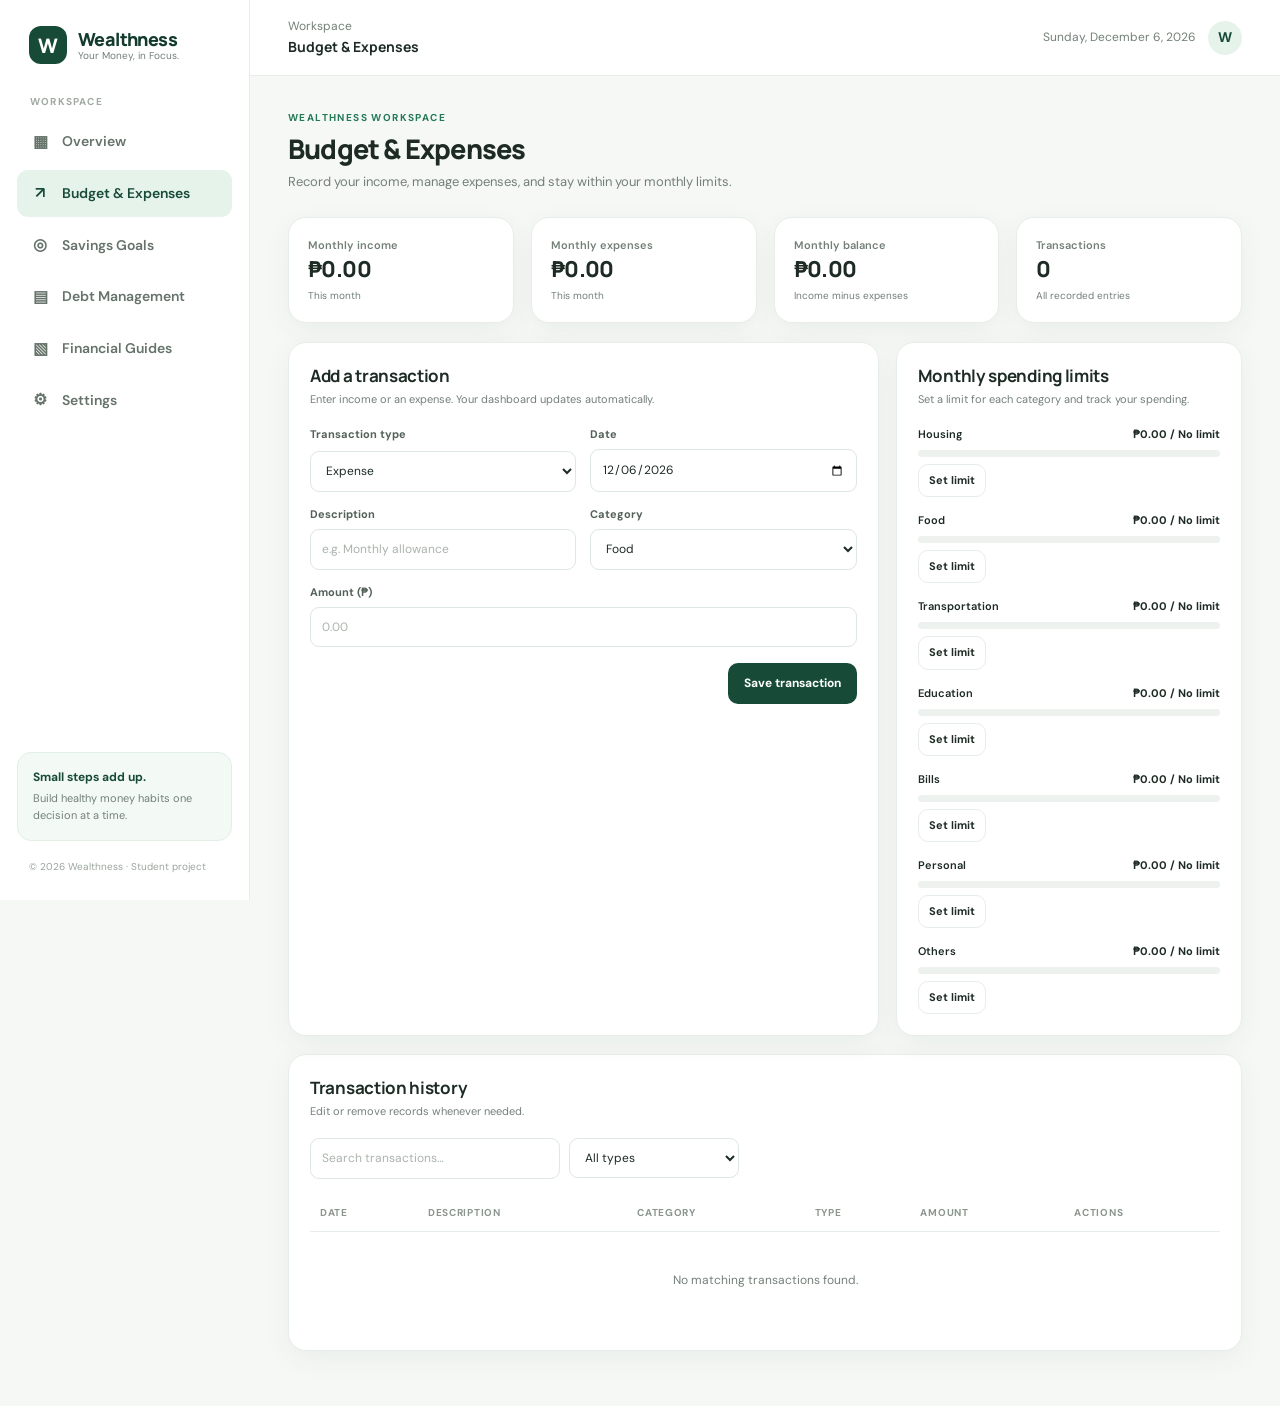
==== budget.html @ 5b556bba "Add files via upload" ====
<!DOCTYPE html>
<html lang="en">
<head>
    <meta charset="UTF-8">
    <meta name="viewport" content="width=device-width, initial-scale=1.0">
    <meta name="description" content="Wealthness personal finance and financial literacy dashboard">
    <title>Budget & Expenses | Wealthness</title>
    <link rel="stylesheet" href="style.css">
    <script src="script.js" defer></script>
</head>

<body data-page="budget">
    <div class="app-shell">

        <aside class="sidebar" id="sidebar">
            <a class="brand" href="index.html">
                <div class="brand-mark">W</div>
                <div>
                    <div class="brand-name">Wealthness</div>
                    <div class="brand-tag">Your Money, in Focus.</div>
                </div>
            </a>

            <div class="nav-label">Workspace</div>

            <nav class="nav-list">
                <a class="nav-link " href="index.html">
                    <span class="nav-icon">▦</span>Overview
                </a>
                <a class="nav-link active" href="budget.html">
                    <span class="nav-icon">↗</span>Budget &amp; Expenses
                </a>
                <a class="nav-link " href="savings.html">
                    <span class="nav-icon">◎</span>Savings Goals
                </a>
                <a class="nav-link " href="debt.html">
                    <span class="nav-icon">▤</span>Debt Management
                </a>
                <a class="nav-link " href="guides.html">
                    <span class="nav-icon">▧</span>Financial Guides
                </a>
                <a class="nav-link " href="settings.html">
                    <span class="nav-icon">⚙</span>Settings
                </a>
            </nav>

            <div class="sidebar-bottom">
                <div class="sidebar-tip">
                    <strong>Small steps add up.</strong>
                    <p>Build healthy money habits one decision at a time.</p>
                </div>
                <div class="sidebar-footer">
                    © 2026 Wealthness · Student project
                </div>
            </div>
        </aside>

        <div class="mobile-overlay" id="mobile-overlay"></div>

        <div class="main">
            <header class="topbar">
                <div class="topbar-left">
                    <button class="menu-toggle" id="menu-toggle" aria-label="Open navigation">☰</button>
                    <div class="breadcrumb">
                        Workspace <strong>Budget & Expenses</strong>
                    </div>
                </div>

                <div class="topbar-right">
                    <span class="today" id="current-date"></span>
                    <div class="avatar">W</div>
                </div>
            </header>

            <main class="content">
                <div class="page-heading">
                    <div>
                        <div class="eyebrow">WEALTHNESS WORKSPACE</div>
                        <h1>Budget & Expenses</h1>
                        <p class="page-subtitle">Record your income, manage expenses, and stay within your monthly limits.</p>
                    </div>
                </div>

                <section class="grid stats-grid">
                    <article class="stat-card">
                        <div class="stat-label">Monthly income</div>
                        <div class="stat-value" id="budget-income-total">₱0.00</div>
                        <div class="stat-note">This month</div>
                    </article>

                    <article class="stat-card">
                        <div class="stat-label">Monthly expenses</div>
                        <div class="stat-value" id="budget-expense-total">₱0.00</div>
                        <div class="stat-note">This month</div>
                    </article>

                    <article class="stat-card">
                        <div class="stat-label">Monthly balance</div>
                        <div class="stat-value" id="budget-balance-total">₱0.00</div>
                        <div class="stat-note">Income minus expenses</div>
                    </article>

                    <article class="stat-card">
                        <div class="stat-label">Transactions</div>
                        <div class="stat-value" id="transaction-count">—</div>
                        <div class="stat-note">All recorded entries</div>
                    </article>
                </section>

                <section class="grid two-col">

                    <article class="panel" id="add-entry">
                        <div class="panel-heading">
                            <div>
                                <h2 id="form-heading">Add a transaction</h2>
                                <p class="panel-subtitle">Enter income or an expense. Your dashboard updates automatically.</p>
                            </div>
                        </div>

                        <form id="transaction-form">
                            <input type="hidden" id="transaction-id">

                            <div class="form-grid">
                                <div class="form-field">
                                    <label for="transaction-type">Transaction type</label>
                                    <select id="transaction-type">
                                        <option value="expense">Expense</option>
                                        <option value="income">Income</option>
                                    </select>
                                </div>

                                <div class="form-field">
                                    <label for="transaction-date">Date</label>
                                    <input type="date" id="transaction-date" required>
                                </div>

                                <div class="form-field">
                                    <label for="transaction-description">Description</label>
                                    <input id="transaction-description" placeholder="e.g. Monthly allowance" required>
                                </div>

                                <div class="form-field">
                                    <label for="transaction-category">Category</label>
                                    <select id="transaction-category">
                                        <option>Food</option>
                                        <option>Housing</option>
                                        <option>Transportation</option>
                                        <option>Education</option>
                                        <option>Bills</option>
                                        <option>Personal</option>
                                        <option>Salary</option>
                                        <option>Allowance</option>
                                        <option>Others</option>
                                    </select>
                                </div>

                                <div class="form-field full">
                                    <label for="transaction-amount">Amount (₱)</label>
                                    <input type="number" id="transaction-amount" min="0.01" step="0.01" placeholder="0.00" required>
                                </div>
                            </div>

                            <div class="form-actions">
                                <button type="button" id="cancel-edit-button" class="btn btn-secondary hidden">Cancel edit</button>
                                <button class="btn btn-primary" id="save-entry-button" type="submit">Save transaction</button>
                            </div>
                        </form>
                    </article>

                    <article class="panel">
                        <div class="panel-heading">
                            <div>
                                <h2>Monthly spending limits</h2>
                                <p class="panel-subtitle">Set a limit for each category and track your spending.</p>
                            </div>
                        </div>
                        <div class="category-list" id="budget-limits"></div>
                    </article>

                </section>

                <section class="panel">
                    <div class="panel-heading">
                        <div>
                            <h2>Transaction history</h2>
                            <p class="panel-subtitle">Edit or remove records whenever needed.</p>
                        </div>
                    </div>

                    <div class="toolbar">
                        <input id="budget-search" type="search" placeholder="Search transactions…" aria-label="Search transactions">
                        <select id="type-filter" aria-label="Filter transaction type">
                            <option value="">All types</option>
                            <option value="income">Income</option>
                            <option value="expense">Expenses</option>
                        </select>
                    </div>

                    <div class="table-wrap">
                        <table>
                            <thead>
                                <tr>
                                    <th>Date</th>
                                    <th>Description</th>
                                    <th>Category</th>
                                    <th>Type</th>
                                    <th>Amount</th>
                                    <th>Actions</th>
                                </tr>
                            </thead>
                            <tbody id="transaction-list"></tbody>
                        </table>
                    </div>
                </section>

            </main>
        </div>
    </div>

    <div id="toast" class="success-message hidden" role="status" aria-live="polite" style="position:fixed;right:20px;bottom:20px;z-index:50;box-shadow:var(--shadow)"></div>
</body>
</html>
---- style.css ----
@import url('https://fonts.googleapis.com/css2?family=DM+Sans:wght@400;500;600;700&family=Manrope:wght@500;600;700;800&display=swap');

:root {
  --green-950: #123b2d;
  --green-900: #174b38;
  --green-800: #1d6045;
  --green-700: #247a55;
  --green-600: #2d9466;
  --green-100: #e6f3eb;
  --green-50: #f3faf5;
  --ink: #1d2b24;
  --muted: #738078;
  --line: #e7ede8;
  --surface: #fff;
  --canvas: #f6f8f6;
  --red: #c65353;
  --red-bg: #fff0ef;
  --amber: #a66a18;
  --amber-bg: #fff6e7;
  --shadow: 0 8px 28px rgba(24,65,45,.055);
  --radius: 18px;
}

* {
  box-sizing: border-box;
}

html {
  scroll-behavior: smooth;
}

body {
  margin: 0;
  background: var(--canvas);
  color: var(--ink);
  font-family: 'DM Sans',sans-serif;
  font-size: 14px;
  line-height: 1.55;
}

button,
input,
select,
textarea {
  font: inherit;
}

button,
a {
  -webkit-tap-highlight-color: transparent;
}

a {
  color: inherit;
  text-decoration: none;
}

button {
  cursor: pointer;
}

.app-shell {
  min-height: 100vh;
}

.sidebar {
  position: fixed;
  inset: 0 auto 0 0;
  width: 250px;
  background: #fff;
  border-right: 1px solid var(--line);
  padding: 26px 17px;
  display: flex;
  flex-direction: column;
  z-index: 20;
}

.brand {
  display: flex;
  align-items: center;
  gap: 11px;
  padding: 0 12px 30px;
}

.brand-mark {
  width: 38px;
  height: 38px;
  border-radius: 12px;
  background: var(--green-900);
  color: #fff;
  display: grid;
  place-items: center;
  font: 800 20px Manrope;
}

.brand-name {
  font: 800 18px Manrope;
  letter-spacing: -.6px;
  color: var(--green-950);
}

.brand-tag {
  font-size: 10px;
  color: var(--muted);
  margin-top: -3px;
}

.nav-label {
  font-size: 10px;
  text-transform: uppercase;
  letter-spacing: 1.2px;
  font-weight: 700;
  color: #a0aaa3;
  padding: 0 13px 9px;
}

.nav-list {
  display: grid;
  gap: 5px;
}

.nav-link {
  display: flex;
  align-items: center;
  gap: 12px;
  padding: 11px 13px;
  border-radius: 11px;
  color: #65736a;
  font-weight: 600;
  transition: .18s;
}

.nav-link:hover {
  background: var(--green-50);
  color: var(--green-800);
}

.nav-link.active {
  background: var(--green-100);
  color: var(--green-900);
}

.nav-icon {
  width: 20px;
  text-align: center;
  font-size: 16px;
}

.sidebar-bottom {
  margin-top: auto;
}

.sidebar-tip {
  background: var(--green-50);
  border: 1px solid #e1efe5;
  padding: 15px;
  border-radius: 14px;
}

.sidebar-tip strong {
  display: block;
  color: var(--green-900);
  font-size: 12px;
  margin-bottom: 4px;
}

.sidebar-tip p {
  margin: 0;
  color: var(--muted);
  font-size: 11px;
}

.sidebar-footer {
  font-size: 10px;
  color: #9aa49d;
  padding: 18px 12px 0;
}

.main {
  margin-left: 250px;
  min-height: 100vh;
}

.topbar {
  height: 76px;
  background: rgba(255,255,255,.88);
  backdrop-filter: blur(12px);
  border-bottom: 1px solid var(--line);
  display: flex;
  align-items: center;
  justify-content: space-between;
  padding: 0 38px;
  position: sticky;
  top: 0;
  z-index: 10;
}

.topbar-left {
  display: flex;
  align-items: center;
  gap: 13px;
}

.menu-toggle {
  display: none;
  border: 0;
  background: transparent;
  font-size: 22px;
}

.breadcrumb {
  font-size: 12px;
  color: var(--muted);
}

.breadcrumb strong {
  color: var(--ink);
  font-size: 14px;
  display: block;
  font-family: Manrope;
}

.topbar-right {
  display: flex;
  align-items: center;
  gap: 12px;
}

.today {
  font-size: 12px;
  color: var(--muted);
}

.avatar {
  width: 34px;
  height: 34px;
  border-radius: 50%;
  background: var(--green-100);
  color: var(--green-900);
  display: grid;
  place-items: center;
  font-weight: 700;
}

.content {
  max-width: 1450px;
  margin: 0 auto;
  padding: 34px 38px 55px;
}

.page-heading {
  display: flex;
  align-items: flex-start;
  justify-content: space-between;
  gap: 18px;
  margin-bottom: 25px;
}

.eyebrow {
  font-size: 10px;
  text-transform: uppercase;
  letter-spacing: 1.4px;
  color: var(--green-700);
  font-weight: 700;
}

h1,
h2,
h3,
p {
  margin-top: 0;
}

h1 {
  font: 800 27px Manrope;
  letter-spacing: -.8px;
  margin: 4px 0 5px;
}

h2 {
  font: 700 17px Manrope;
  letter-spacing: -.3px;
  margin: 0;
}

h3 {
  font: 700 14px Manrope;
  margin: 0;
}

.page-subtitle {
  color: var(--muted);
  margin: 0;
  font-size: 13px;
}

.btn {
  border: 1px solid transparent;
  border-radius: 10px;
  padding: 10px 15px;
  font-weight: 700;
  font-size: 12px;
  display: inline-flex;
  align-items: center;
  justify-content: center;
  gap: 7px;
  transition: .18s;
}

.btn-primary {
  background: var(--green-900);
  color: white;
}

.btn-primary:hover {
  background: var(--green-800);
  transform: translateY(-1px);
}

.btn-secondary {
  background: #fff;
  border-color: var(--line);
  color: var(--ink);
}

.btn-secondary:hover {
  border-color: #b8d2c0;
  background: var(--green-50);
}

.btn-danger {
  background: var(--red-bg);
  color: var(--red);
  border-color: #f5d8d5;
}

.btn-small {
  padding: 7px 10px;
  font-size: 11px;
}

.btn:disabled {
  opacity: .45;
  cursor: not-allowed;
  transform: none;
}

.grid {
  display: grid;
  gap: 17px;
}

.stats-grid {
  grid-template-columns: repeat(4,minmax(0,1fr));
  margin-bottom: 19px;
}

.stat-card,
.panel {
  background: var(--surface);
  border: 1px solid var(--line);
  border-radius: var(--radius);
  box-shadow: var(--shadow);
}

.stat-card {
  padding: 19px;
}

.stat-top {
  display: flex;
  align-items: center;
  justify-content: space-between;
  margin-bottom: 13px;
}

.stat-label {
  font-size: 11px;
  color: var(--muted);
  font-weight: 600;
}

.stat-icon {
  width: 33px;
  height: 33px;
  border-radius: 10px;
  background: var(--green-50);
  display: grid;
  place-items: center;
  font-size: 15px;
}

.stat-value {
  font: 800 22px Manrope;
  letter-spacing: -.6px;
  margin-bottom: 4px;
}

.stat-note {
  font-size: 10px;
  color: var(--muted);
}

.stat-note.positive {
  color: var(--green-700);
}

.two-col {
  grid-template-columns: minmax(0,1.45fr) minmax(280px,.85fr);
  margin-bottom: 18px;
}

.equal-col {
  grid-template-columns: repeat(2,minmax(0,1fr));
  margin-bottom: 18px;
}

.panel {
  padding: 21px;
  min-width: 0;
}

.panel-heading {
  display: flex;
  align-items: center;
  justify-content: space-between;
  gap: 12px;
  margin-bottom: 18px;
}

.panel-subtitle {
  font-size: 11px;
  color: var(--muted);
  margin: 4px 0 0;
}

.text-link {
  font-size: 11px;
  font-weight: 700;
  color: var(--green-700);
}

.chart {
  height: 210px;
  display: flex;
  align-items: flex-end;
  gap: 14px;
  padding: 15px 5px 0;
  border-bottom: 1px solid var(--line);
}

.chart-month {
  flex: 1;
  min-width: 0;
  height: 100%;
  display: flex;
  flex-direction: column;
  align-items: center;
  justify-content: flex-end;
  gap: 8px;
}

.chart-bars {
  height: 165px;
  width: 100%;
  display: flex;
  align-items: flex-end;
  justify-content: center;
  gap: 4px;
}

.chart-bar {
  width: min(18px,42%);
  min-height: 3px;
  border-radius: 5px 5px 0 0;
  background: #a9d9bb;
}

.chart-bar.expense {
  background: var(--green-800);
}

.chart-label {
  font-size: 10px;
  color: var(--muted);
}

.legend {
  display: flex;
  gap: 15px;
  margin-top: 14px;
}

.legend span {
  display: flex;
  align-items: center;
  gap: 6px;
  color: var(--muted);
  font-size: 10px;
}

.dot {
  width: 7px;
  height: 7px;
  border-radius: 50%;
  background: #a9d9bb;
}

.dot.dark {
  background: var(--green-800);
}

.category-list {
  display: grid;
  gap: 15px;
}

.category-row {
  display: grid;
  grid-template-columns: 1fr auto;
  gap: 7px;
  align-items: center;
}

.category-name {
  font-size: 11px;
  font-weight: 600;
}

.category-amount {
  font-size: 11px;
  font-weight: 700;
}

.progress-track {
  grid-column: 1/-1;
  height: 7px;
  border-radius: 20px;
  background: #eef2ef;
  overflow: hidden;
}

.progress-fill {
  height: 100%;
  background: var(--green-600);
  border-radius: 20px;
}

.progress-fill.warning {
  background: #d59a45;
}

.progress-fill.danger {
  background: #cf6b62;
}

.empty-state {
  text-align: center;
  padding: 26px 12px;
  color: var(--muted);
  font-size: 12px;
}

.empty-icon {
  font-size: 27px;
  margin-bottom: 8px;
}

.table-wrap {
  overflow-x: auto;
}

table {
  width: 100%;
  border-collapse: collapse;
  white-space: nowrap;
}

th {
  text-align: left;
  color: #8a968e;
  font-size: 10px;
  text-transform: uppercase;
  letter-spacing: .7px;
  font-weight: 700;
  padding: 11px 10px;
  border-bottom: 1px solid var(--line);
}

td {
  padding: 13px 10px;
  border-bottom: 1px solid #f0f3f0;
  font-size: 11px;
}

tbody tr:last-child td {
  border-bottom: 0;
}

.amount-income {
  color: var(--green-700);
  font-weight: 700;
}

.amount-expense {
  color: var(--red);
  font-weight: 700;
}

.pill {
  display: inline-flex;
  align-items: center;
  border-radius: 30px;
  padding: 4px 8px;
  font-size: 10px;
  font-weight: 700;
  background: var(--green-50);
  color: var(--green-800);
}

.pill.neutral {
  background: #f0f2f0;
  color: #68756c;
}

.pill.warning {
  background: var(--amber-bg);
  color: var(--amber);
}

.pill.danger {
  background: var(--red-bg);
  color: var(--red);
}

.form-grid {
  display: grid;
  grid-template-columns: repeat(2,minmax(0,1fr));
  gap: 14px;
}

.form-field {
  display: grid;
  gap: 6px;
}

.form-field.full {
  grid-column: 1/-1;
}

label {
  font-size: 11px;
  font-weight: 700;
  color: #536158;
}

input,
select,
textarea {
  width: 100%;
  border: 1px solid #dfe7e1;
  border-radius: 9px;
  background: #fff;
  padding: 10px 11px;
  color: var(--ink);
  outline: none;
  font-size: 12px;
}

input:focus,
select:focus,
textarea:focus {
  border-color: var(--green-600);
  box-shadow: 0 0 0 3px rgba(45,148,102,.11);
}

input::placeholder,
textarea::placeholder {
  color: #aab3ac;
}

.form-actions {
  display: flex;
  gap: 8px;
  justify-content: flex-end;
  margin-top: 16px;
}

.toolbar {
  display: flex;
  gap: 9px;
  align-items: center;
  flex-wrap: wrap;
  margin-bottom: 15px;
}

.toolbar input {
  max-width: 250px;
}

.toolbar select {
  max-width: 170px;
}

.goal-card {
  border: 1px solid var(--line);
  border-radius: 14px;
  padding: 17px;
  background: #fff;
}

.goal-top {
  display: flex;
  justify-content: space-between;
  gap: 10px;
  align-items: flex-start;
}

.goal-emoji {
  width: 38px;
  height: 38px;
  border-radius: 12px;
  background: var(--green-50);
  display: grid;
  place-items: center;
  font-size: 18px;
}

.goal-amount {
  font: 800 19px Manrope;
  margin: 14px 0 2px;
}

.goal-meta {
  font-size: 10px;
  color: var(--muted);
}

.goal-progress {
  height: 8px;
  background: #edf2ee;
  border-radius: 20px;
  overflow: hidden;
  margin: 12px 0 7px;
}

.goal-progress span {
  display: block;
  height: 100%;
  background: var(--green-600);
  border-radius: 20px;
}

.goal-actions {
  display: flex;
  gap: 7px;
  margin-top: 14px;
}

.planner-highlight {
  background: linear-gradient(120deg,#174b38,#267653);
  color: #fff;
  border-radius: 17px;
  padding: 22px;
  display: flex;
  justify-content: space-between;
  gap: 20px;
  align-items: center;
  margin-bottom: 18px;
}

.planner-highlight p {
  color: #d5e9dc;
  font-size: 11px;
  margin: 5px 0 0;
}

.planner-highlight .big {
  font: 800 27px Manrope;
}

.planner-highlight .btn {
  background: #fff;
  color: var(--green-900);
}

.result-box {
  background: var(--green-50);
  border: 1px solid #e0efe4;
  border-radius: 13px;
  padding: 15px;
}

.result-box strong {
  font: 800 20px Manrope;
  color: var(--green-900);
}

.result-box small {
  display: block;
  color: var(--muted);
  font-size: 10px;
}

.settings-row {
  display: flex;
  justify-content: space-between;
  align-items: center;
  gap: 15px;
  padding: 15px 0;
  border-bottom: 1px solid var(--line);
}

.settings-row:last-child {
  border: 0;
}

.settings-row p {
  margin: 3px 0 0;
  color: var(--muted);
  font-size: 11px;
}

.account-card {
  display: flex;
  justify-content: space-between;
  align-items: center;
  gap: 12px;
  border: 1px solid var(--line);
  border-radius: 12px;
  padding: 13px;
  margin-top: 10px;
}

.account-left {
  display: flex;
  align-items: center;
  gap: 11px;
}

.account-logo {
  width: 37px;
  height: 37px;
  border-radius: 11px;
  background: var(--green-50);
  display: grid;
  place-items: center;
  font-weight: 800;
  color: var(--green-900);
}

.guide-grid {
  grid-template-columns: repeat(3,minmax(0,1fr));
}

.guide-card {
  padding: 18px;
}

.guide-icon {
  font-size: 22px;
  margin-bottom: 13px;
}

.guide-card p {
  font-size: 11px;
  color: var(--muted);
  margin: 7px 0 12px;
}

.guide-card details {
  border-top: 1px solid var(--line);
  padding-top: 10px;
}

.guide-card summary {
  font-size: 11px;
  font-weight: 700;
  color: var(--green-800);
  cursor: pointer;
}

.guide-card details p {
  margin: 10px 0 0;
  line-height: 1.7;
}

.notice {
  padding: 12px 14px;
  border-radius: 11px;
  background: var(--amber-bg);
  color: #805719;
  font-size: 11px;
  margin-top: 12px;
}

.success-message {
  padding: 10px 12px;
  border-radius: 9px;
  background: var(--green-50);
  color: var(--green-800);
  font-size: 11px;
  margin: 10px 0;
}

.hidden {
  display: none!important;
}

.mobile-overlay {
  display: none;
}

@media(max-width:1100px) {
  .stats-grid {
    grid-template-columns: repeat(2,minmax(0,1fr));
  }

  .guide-grid {
    grid-template-columns: repeat(2,minmax(0,1fr));
  }

  .content {
    padding: 28px 25px 45px;
  }

  .topbar {
    padding: 0 25px;
  }
}

@media(max-width:800px) {
  .sidebar {
    transform: translateX(-100%);
    transition: transform .22s ease;
    box-shadow: var(--shadow);
  }

  .sidebar.open {
    transform: translateX(0);
  }

  .main {
    margin-left: 0;
  }

  .menu-toggle {
    display: block;
  }

  .mobile-overlay.show {
    display: block;
    position: fixed;
    inset: 0;
    background: rgba(12,32,22,.3);
    z-index: 15;
  }

  .topbar {
    height: 67px;
    padding: 0 18px;
  }

  .content {
    padding: 25px 18px 40px;
  }

  .two-col,
  .equal-col {
    grid-template-columns: 1fr;
  }
}

@media(max-width:560px) {
  .page-heading {
    flex-direction: column;
    align-items: stretch;
  }

  .stats-grid {
    gap: 10px;
  }

  .stat-card {
    padding: 14px;
  }

  .stat-value {
    font-size: 18px;
  }

  .form-grid,
  .guide-grid {
    grid-template-columns: 1fr;
  }

  .form-field.full {
    grid-column: auto;
  }

  .planner-highlight {
    align-items: flex-start;
    flex-direction: column;
  }

  .today {
    display: none;
  }

  .panel {
    padding: 16px;
  }

  .toolbar input,
  .toolbar select {
    max-width: none;
    flex: 1;
  }

  .content {
    padding-left: 13px;
    padding-right: 13px;
  }
}

@media(prefers-reduced-motion:reduce) {
  *,
  *::before,
  *::after {
    scroll-behavior: auto!important;
    transition: none!important;
  }
}

/* Overview quick-add transaction modal */
.modal-backdrop {
  position: fixed;
  inset: 0;
  background: rgba(13,35,24,.48);
  z-index: 60;
  display: grid;
  place-items: center;
  padding: 18px;
}

.modal-backdrop.hidden {
  display: none!important;
}

.modal-card {
  width: min(100%,560px);
  max-height: 90vh;
  overflow: auto;
  background: #fff;
  border-radius: 18px;
  padding: 23px;
  box-shadow: 0 24px 70px rgba(0,0,0,.18);
}

.modal-close {
  border: 0;
  background: #f1f5f2;
  color: #536158;
  width: 32px;
  height: 32px;
  border-radius: 50%;
  font-size: 21px;
  line-height: 1;
}

.modal-close:hover {
  background: var(--green-100);
  color: var(--green-900);
}

body.modal-open {
  overflow: hidden;
}
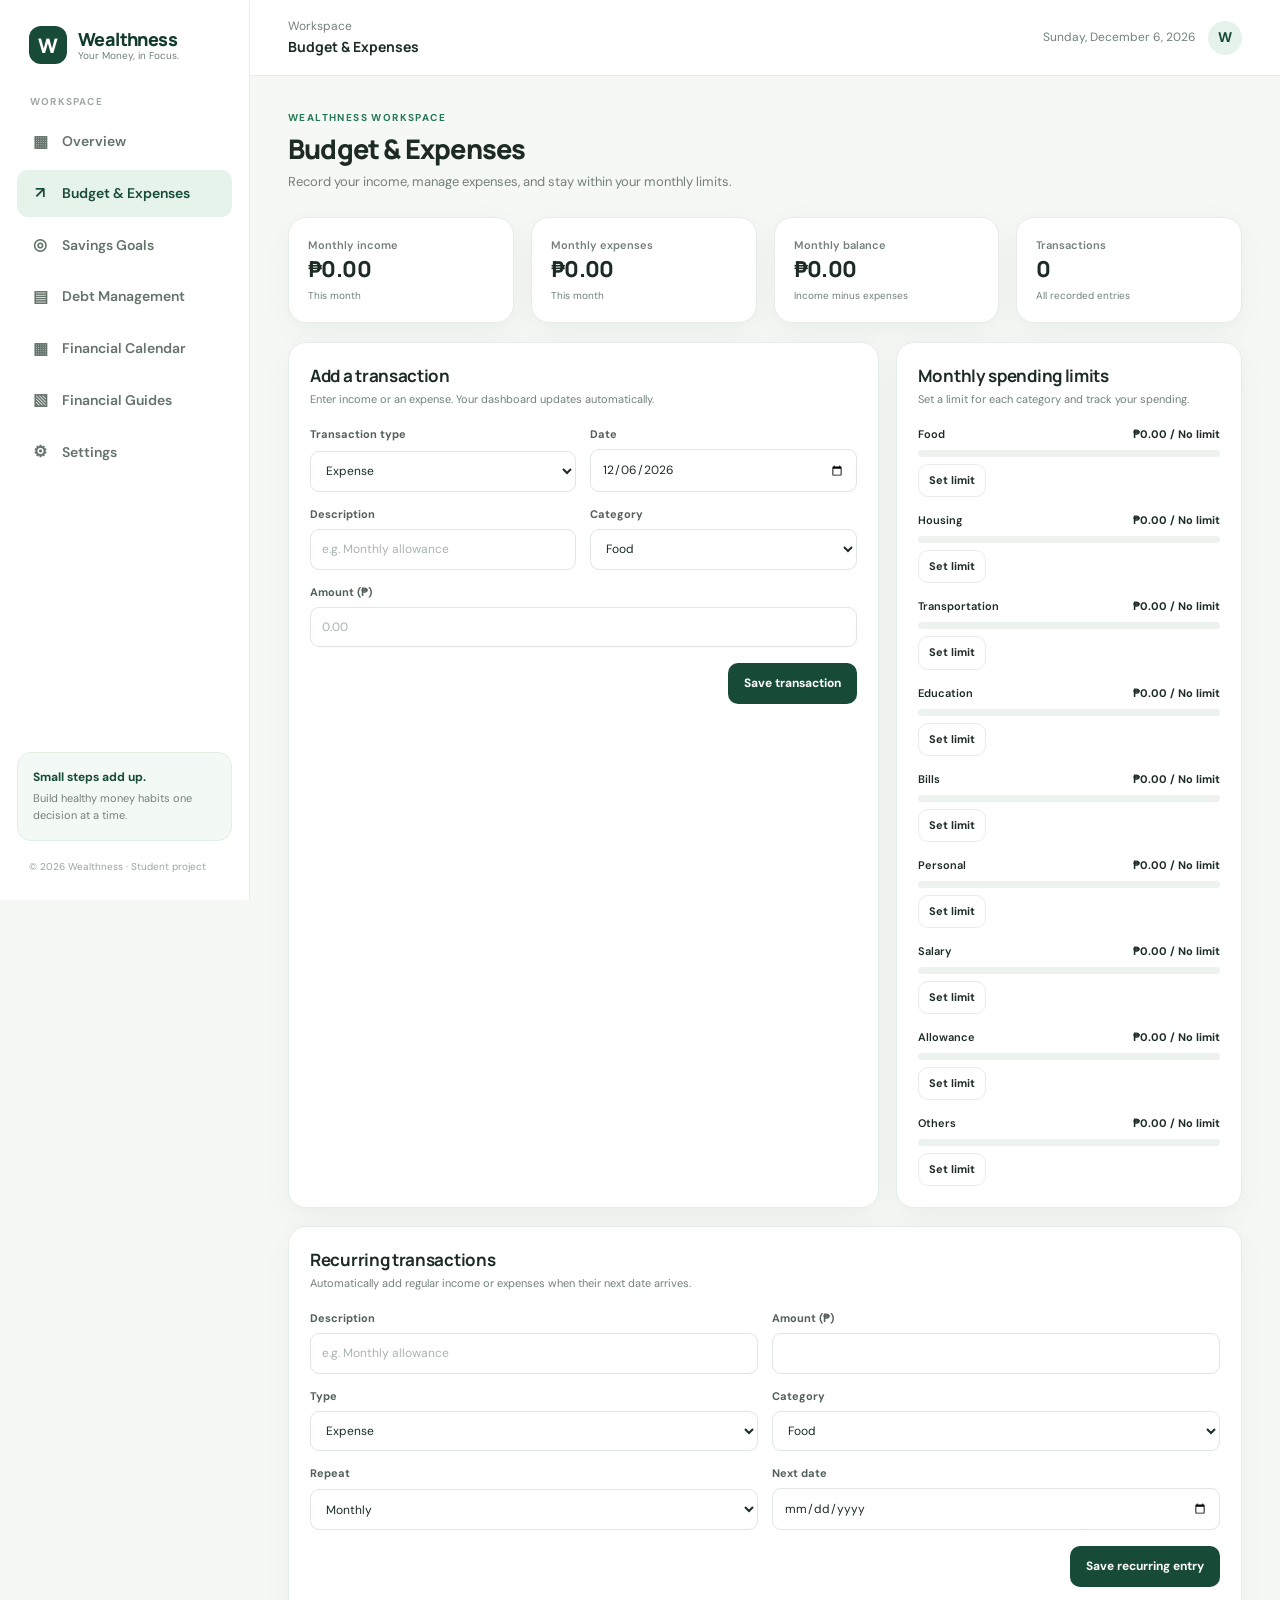
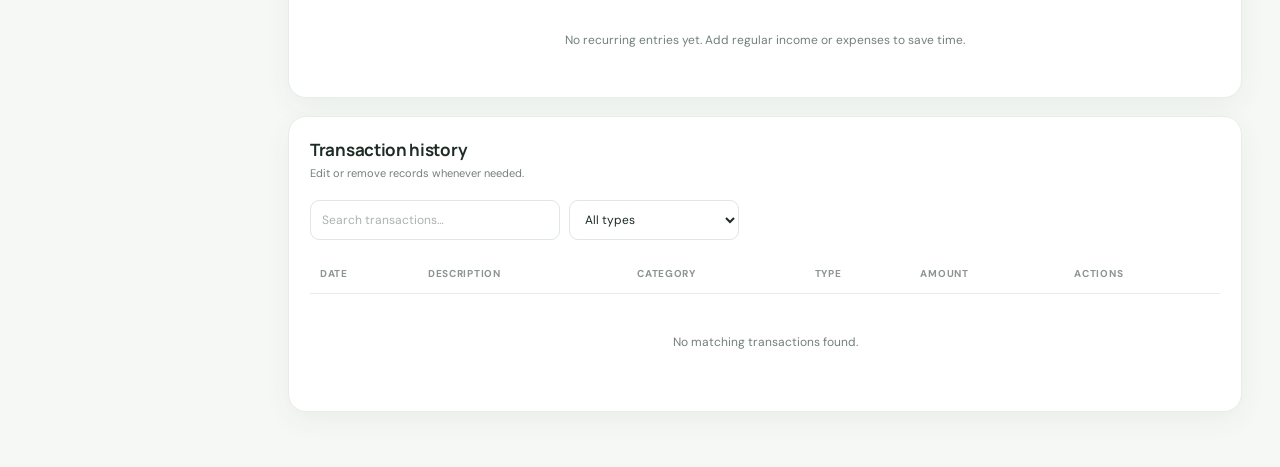
==== commit a3fabcce: "Add Wealthness calendar navigation and new feature panels" ====
--- a/budget.html
+++ b/budget.html
@@ -36,6 +36,9 @@
                 </a>
                 <a class="nav-link " href="debt.html">
                     <span class="nav-icon">▤</span>Debt Management
+                </a>
+                <a class="nav-link " href="calendar.html">
+                    <span class="nav-icon">▦</span>Financial Calendar
                 </a>
                 <a class="nav-link " href="guides.html">
                     <span class="nav-icon">▧</span>Financial Guides
@@ -180,6 +183,26 @@
 
                 </section>
 
+                <section class="panel" style="margin-bottom:18px">
+                    <div class="panel-heading">
+                        <div>
+                            <h2>Recurring transactions</h2>
+                            <p class="panel-subtitle">Automatically add regular income or expenses when their next date arrives.</p>
+                        </div>
+                    </div>
+                    <form id="recurring-form">
+                        <div class="form-grid">
+                            <div class="form-field"><label for="recurring-description">Description</label><input id="recurring-description" placeholder="e.g. Monthly allowance" required></div>
+                            <div class="form-field"><label for="recurring-amount">Amount (₱)</label><input id="recurring-amount" type="number" min="0.01" step=".01" required></div>
+                            <div class="form-field"><label for="recurring-type">Type</label><select id="recurring-type"><option value="expense">Expense</option><option value="income">Income</option></select></div>
+                            <div class="form-field"><label for="recurring-category">Category</label><select id="recurring-category"></select></div>
+                            <div class="form-field"><label for="recurring-frequency">Repeat</label><select id="recurring-frequency"><option value="weekly">Weekly</option><option value="monthly" selected>Monthly</option><option value="yearly">Yearly</option></select></div>
+                            <div class="form-field"><label for="recurring-next-date">Next date</label><input id="recurring-next-date" type="date" required></div>
+                        </div>
+                        <div class="form-actions"><button class="btn btn-primary" type="submit">Save recurring entry</button></div>
+                    </form>
+                    <div class="category-list" id="recurring-list" style="margin-top:18px"></div>
+                </section>
                 <section class="panel">
                     <div class="panel-heading">
                         <div>
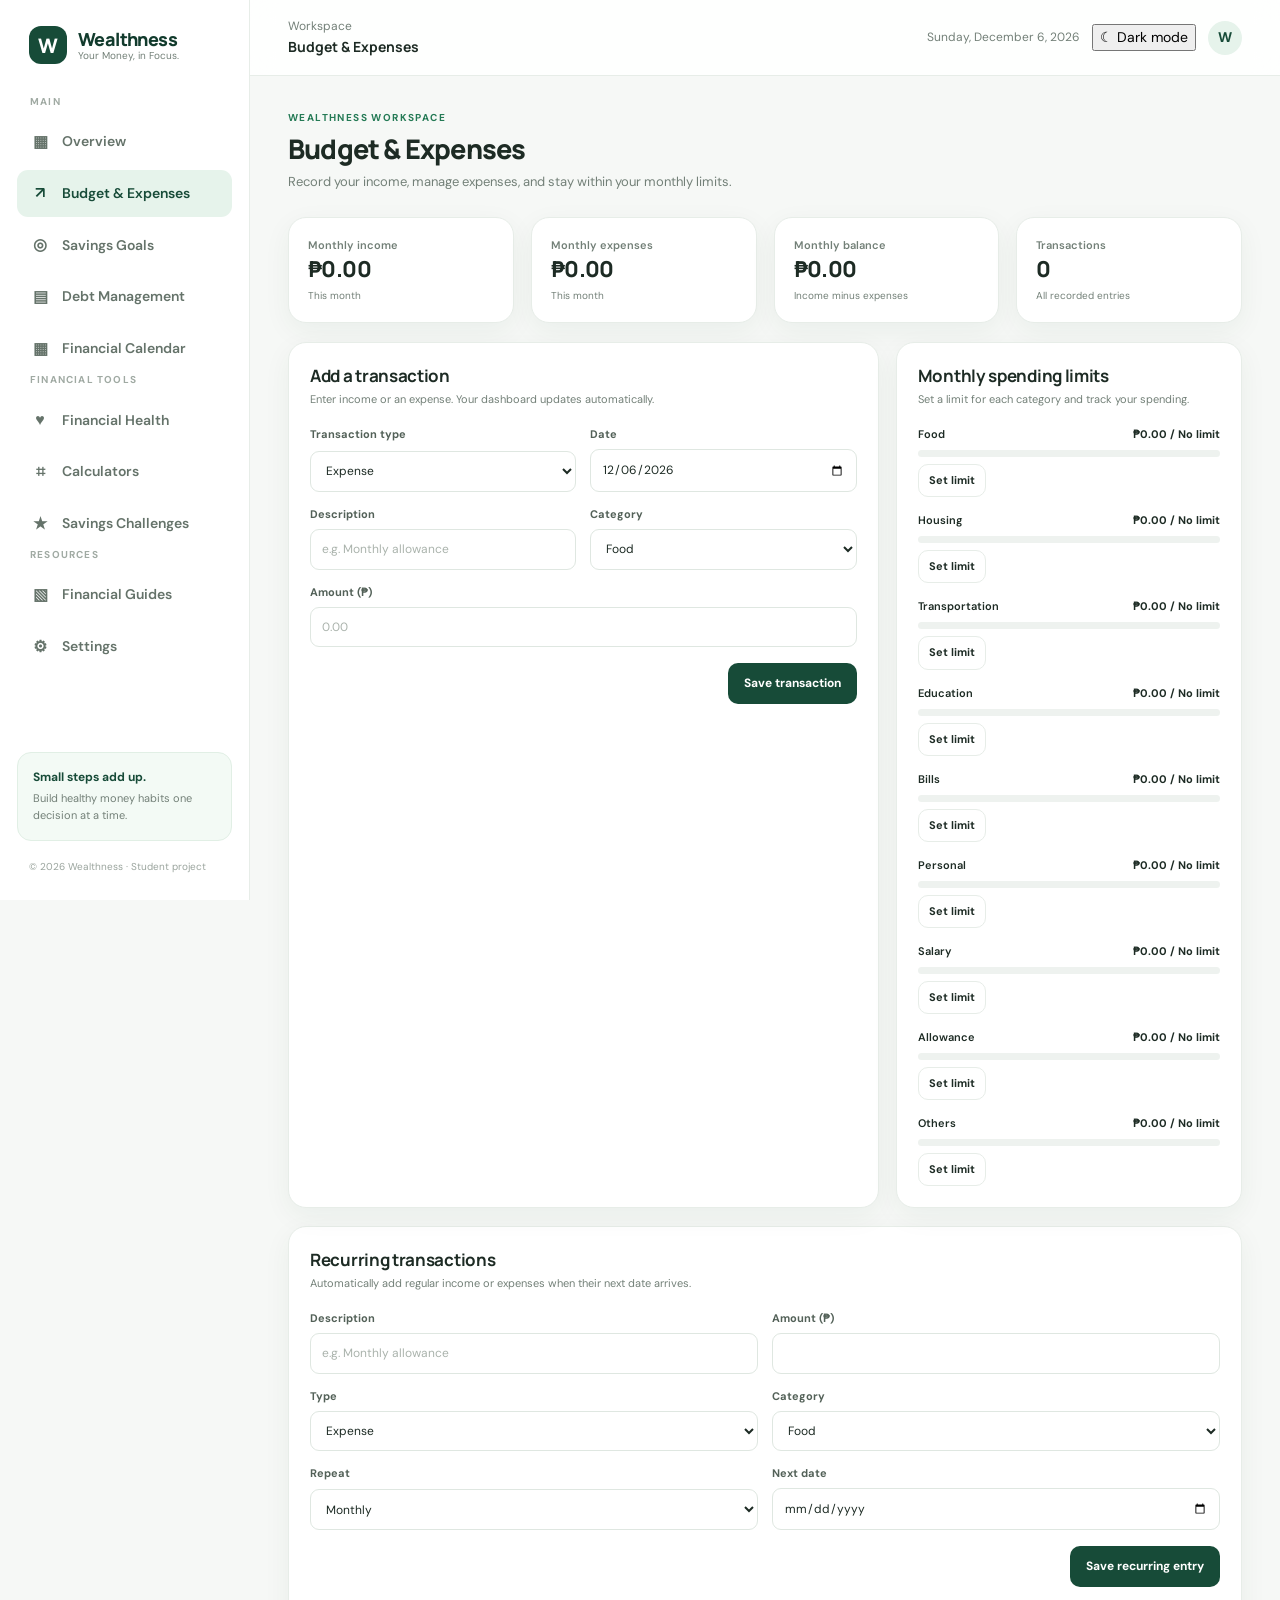
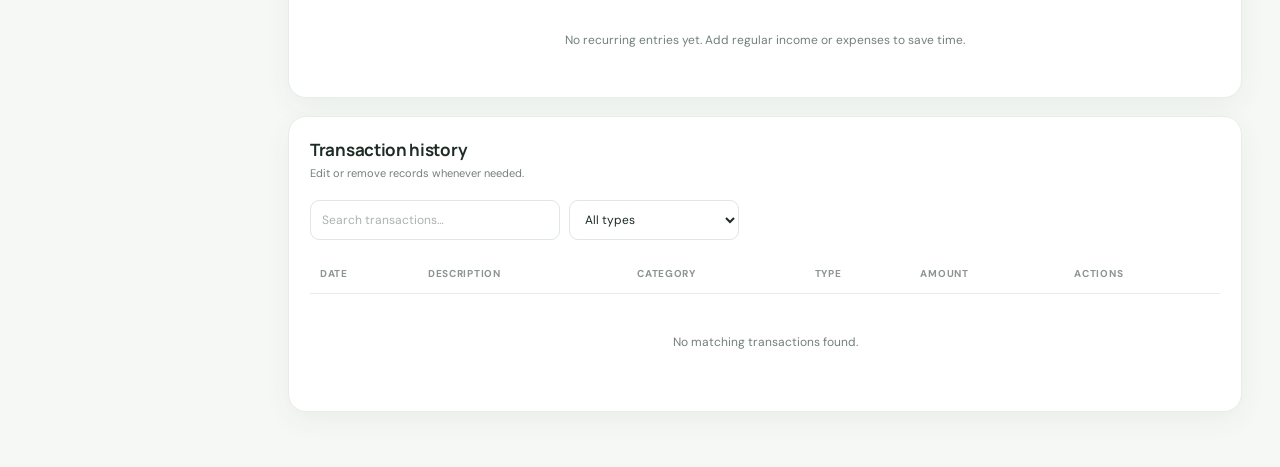
==== commit 5065d967: "Add grouped navigation and dark mode with new tools" ====
--- a/budget.html
+++ b/budget.html
@@ -22,30 +22,24 @@
                 </div>
             </a>
 
-            <div class="nav-label">Workspace</div>
-
+            <div class="nav-label">Main</div>
             <nav class="nav-list">
-                <a class="nav-link " href="index.html">
-                    <span class="nav-icon">▦</span>Overview
-                </a>
-                <a class="nav-link active" href="budget.html">
-                    <span class="nav-icon">↗</span>Budget &amp; Expenses
-                </a>
-                <a class="nav-link " href="savings.html">
-                    <span class="nav-icon">◎</span>Savings Goals
-                </a>
-                <a class="nav-link " href="debt.html">
-                    <span class="nav-icon">▤</span>Debt Management
-                </a>
-                <a class="nav-link " href="calendar.html">
-                    <span class="nav-icon">▦</span>Financial Calendar
-                </a>
-                <a class="nav-link " href="guides.html">
-                    <span class="nav-icon">▧</span>Financial Guides
-                </a>
-                <a class="nav-link " href="settings.html">
-                    <span class="nav-icon">⚙</span>Settings
-                </a>
+                <a class="nav-link" href="index.html"><span class="nav-icon">▦</span>Overview</a>
+                <a class="nav-link active" href="budget.html"><span class="nav-icon">↗</span>Budget &amp; Expenses</a>
+                <a class="nav-link" href="savings.html"><span class="nav-icon">◎</span>Savings Goals</a>
+                <a class="nav-link" href="debt.html"><span class="nav-icon">▤</span>Debt Management</a>
+                <a class="nav-link" href="calendar.html"><span class="nav-icon">▦</span>Financial Calendar</a>
+            </nav>
+            <div class="nav-label nav-label-spaced">Financial Tools</div>
+            <nav class="nav-list">
+                <a class="nav-link" href="health.html"><span class="nav-icon">♥</span>Financial Health</a>
+                <a class="nav-link" href="calculators.html"><span class="nav-icon">⌗</span>Calculators</a>
+                <a class="nav-link" href="challenges.html"><span class="nav-icon">★</span>Savings Challenges</a>
+            </nav>
+            <div class="nav-label nav-label-spaced">Resources</div>
+            <nav class="nav-list">
+                <a class="nav-link" href="guides.html"><span class="nav-icon">▧</span>Financial Guides</a>
+                <a class="nav-link" href="settings.html"><span class="nav-icon">⚙</span>Settings</a>
             </nav>
 
             <div class="sidebar-bottom">
@@ -72,7 +66,7 @@
 
                 <div class="topbar-right">
                     <span class="today" id="current-date"></span>
-                    <div class="avatar">W</div>
+                    <button class="theme-toggle" id="theme-toggle" type="button" aria-label="Switch to dark mode" title="Toggle dark mode">☾ <span>Dark mode</span></button><div class="avatar">W</div>
                 </div>
             </header>
 
--- a/style.css
+++ b/style.css
@@ -1077,3 +1077,63 @@
 body.modal-open {
   overflow: hidden;
 }
+
+
+/* Wealthness calendar and planning additions */
+.calendar-events {
+  display: grid;
+  gap: 10px;
+}
+.calendar-event {
+  display: grid;
+  grid-template-columns: 150px minmax(0,1fr) auto auto;
+  align-items: center;
+  gap: 14px;
+  border: 1px solid var(--line);
+  border-radius: 12px;
+  padding: 13px 15px;
+  background: #fff;
+}
+.calendar-date strong,
+.calendar-date span,
+.calendar-detail strong,
+.calendar-detail span {
+  display: block;
+}
+.calendar-date strong,
+.calendar-detail strong {
+  font-size: 12px;
+}
+.calendar-date span,
+.calendar-detail span {
+  color: var(--muted);
+  font-size: 10px;
+  margin-top: 3px;
+}
+.calendar-amount {
+  font-size: 12px;
+  font-weight: 700;
+  white-space: nowrap;
+}
+.recurring-row {
+  padding: 11px 0;
+  border-bottom: 1px solid var(--line);
+}
+.insight-category {
+  font-size: 17px;
+}
+@media(max-width:700px) {
+  .calendar-event {
+    grid-template-columns: 1fr auto;
+    gap: 8px;
+  }
+  .calendar-date,
+  .calendar-detail {
+    grid-column: 1;
+  }
+  .calendar-amount,
+  .calendar-event .btn {
+    grid-column: 2;
+    justify-self: end;
+  }
+}
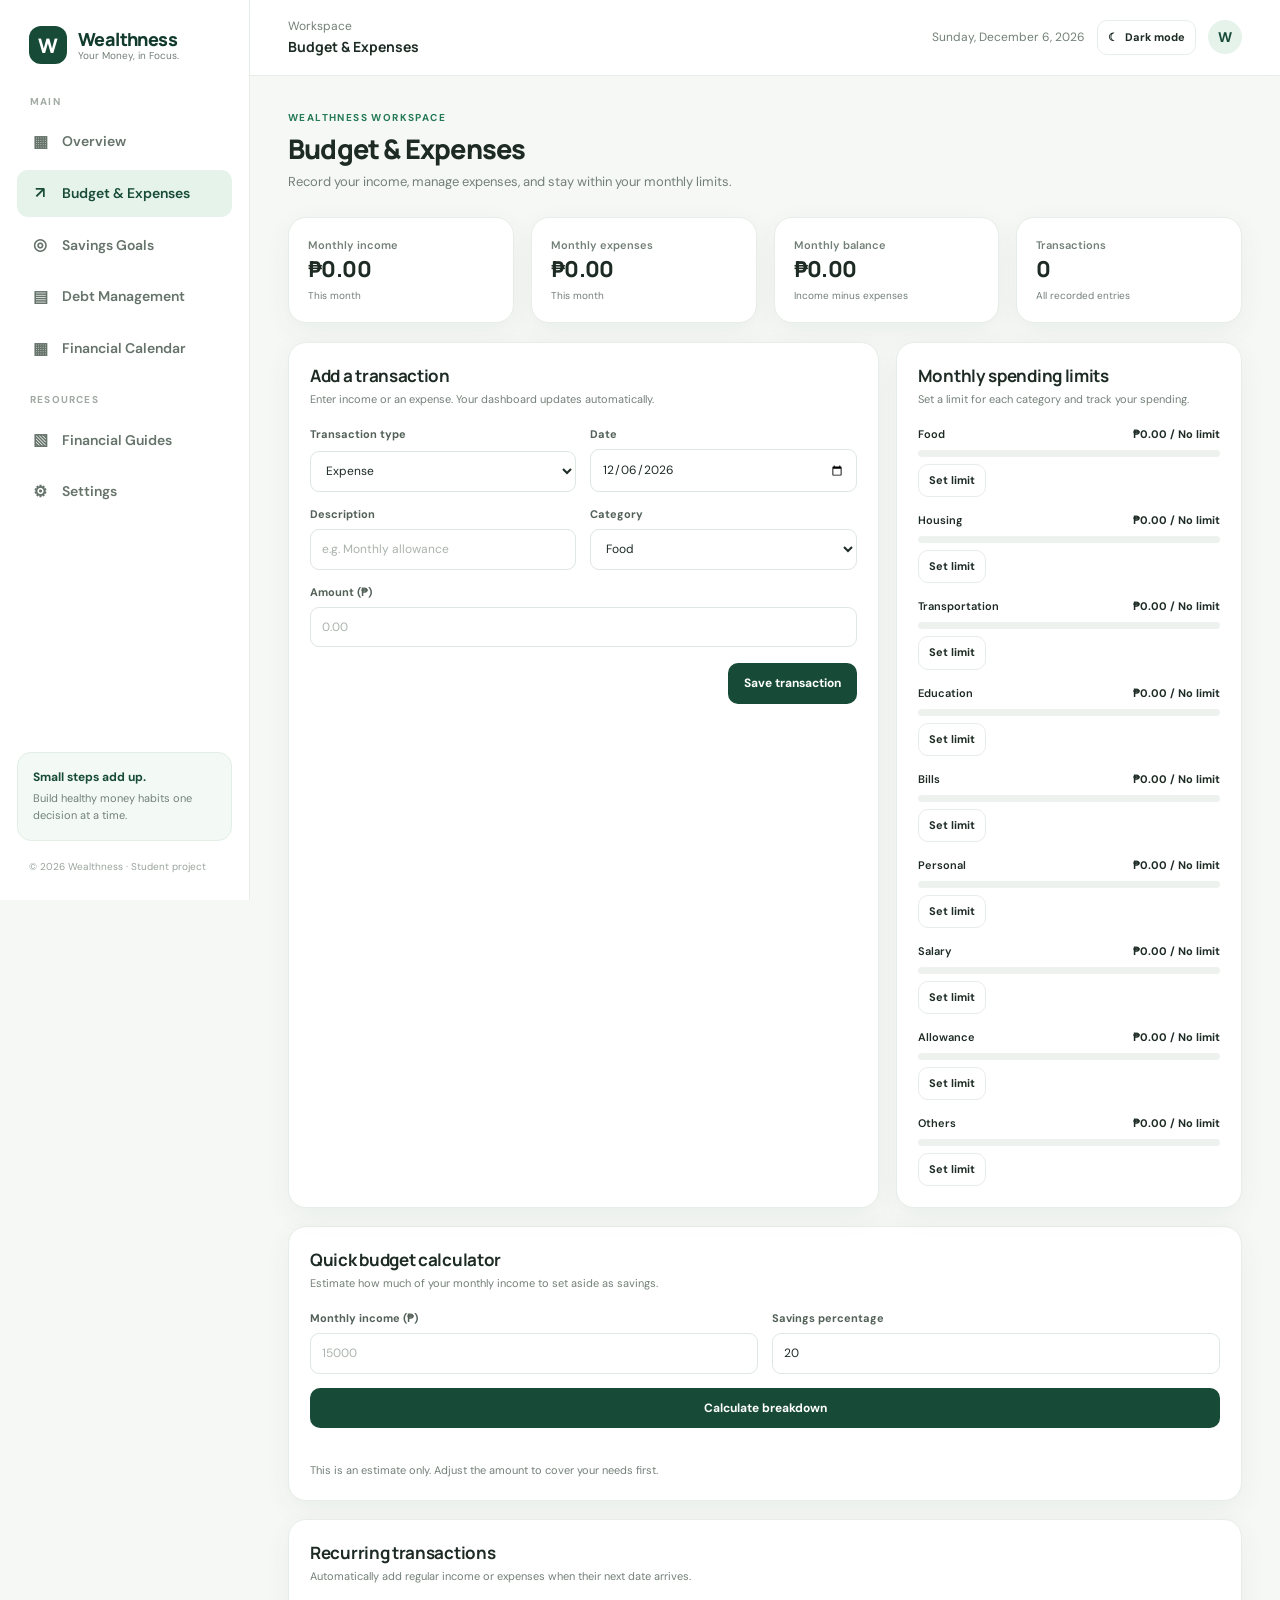
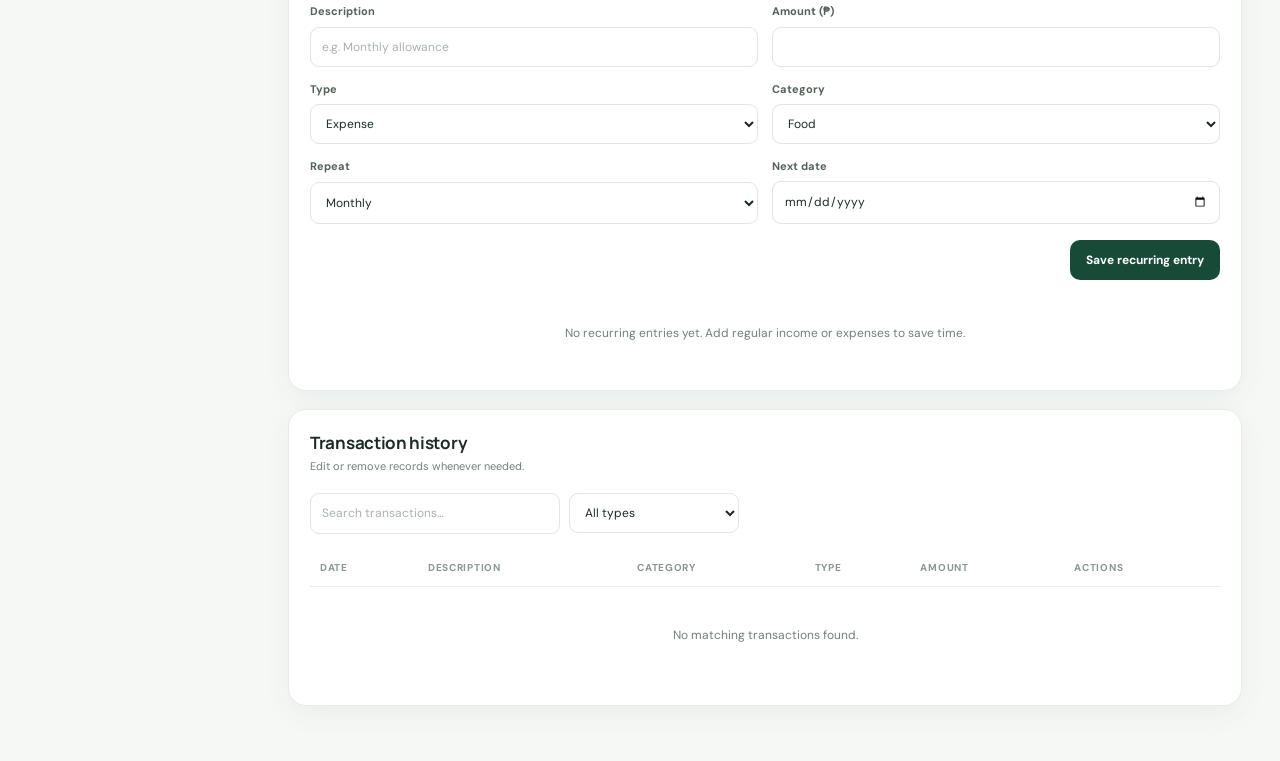
==== commit 11df96a9: "Integrate financial tools into existing Wealthness pages" ====
--- a/budget.html
+++ b/budget.html
@@ -29,12 +29,6 @@
                 <a class="nav-link" href="savings.html"><span class="nav-icon">◎</span>Savings Goals</a>
                 <a class="nav-link" href="debt.html"><span class="nav-icon">▤</span>Debt Management</a>
                 <a class="nav-link" href="calendar.html"><span class="nav-icon">▦</span>Financial Calendar</a>
-            </nav>
-            <div class="nav-label nav-label-spaced">Financial Tools</div>
-            <nav class="nav-list">
-                <a class="nav-link" href="health.html"><span class="nav-icon">♥</span>Financial Health</a>
-                <a class="nav-link" href="calculators.html"><span class="nav-icon">⌗</span>Calculators</a>
-                <a class="nav-link" href="challenges.html"><span class="nav-icon">★</span>Savings Challenges</a>
             </nav>
             <div class="nav-label nav-label-spaced">Resources</div>
             <nav class="nav-list">
@@ -175,6 +169,17 @@
                         <div class="category-list" id="budget-limits"></div>
                     </article>
 
+                </section>
+
+                <section class="panel" style="margin-bottom:18px">
+                    <div class="panel-heading"><div><h2>Quick budget calculator</h2><p class="panel-subtitle">Estimate how much of your monthly income to set aside as savings.</p></div></div>
+                    <form id="budget-calc-form" class="form-grid">
+                        <div class="form-field"><label for="calc-income">Monthly income (₱)</label><input id="calc-income" type="number" min="0" step=".01" placeholder="15000" required></div>
+                        <div class="form-field"><label for="calc-save-rate">Savings percentage</label><input id="calc-save-rate" type="number" min="0" max="100" value="20" required></div>
+                        <div class="form-field full"><button class="btn btn-primary" type="submit">Calculate breakdown</button></div>
+                    </form>
+                    <div id="budget-calc-result" class="grid equal-col" style="margin-top:16px"></div>
+                    <p class="panel-subtitle">This is an estimate only. Adjust the amount to cover your needs first.</p>
                 </section>
 
                 <section class="panel" style="margin-bottom:18px">
--- a/style.css
+++ b/style.css
@@ -1137,3 +1137,38 @@
     justify-self: end;
   }
 }
+
+/* Wealthness theme and new financial tools */
+.nav-label-spaced{margin-top:20px}
+.theme-toggle{border:1px solid var(--line);background:var(--surface);color:var(--ink);border-radius:10px;padding:8px 10px;font-size:11px;font-weight:700;display:inline-flex;align-items:center;gap:7px}
+.theme-toggle:hover{border-color:var(--green-600)}
+body.dark-mode{--ink:#e6eee8;--muted:#a3b1a8;--line:#2c4035;--surface:#18271f;--canvas:#101a15;--green-50:#1b3025;--green-100:#203b2c;--red-bg:#3a2424;--amber-bg:#3b3020;--shadow:0 8px 28px rgba(0,0,0,.18);color-scheme:dark}
+body.dark-mode .sidebar,body.dark-mode .topbar{background:rgba(21,35,27,.96);border-color:var(--line)}
+body.dark-mode .brand-name,body.dark-mode .breadcrumb strong,body.dark-mode .sidebar-tip strong{color:#d8eee0}
+body.dark-mode .nav-link{color:#b1c0b6}
+body.dark-mode .nav-link:hover{background:#203b2c;color:#d8eee0}
+body.dark-mode .nav-link.active{background:#254b36;color:#e2f3e8}
+body.dark-mode .sidebar-tip,body.dark-mode .result-box,body.dark-mode .success-message{background:#1b3025;border-color:#2b4a37;color:#cfe5d6}
+body.dark-mode .btn-secondary,body.dark-mode input,body.dark-mode select,body.dark-mode textarea,body.dark-mode .goal-card,body.dark-mode .calendar-event,body.dark-mode .modal-card{background:#1b2b22;color:var(--ink);border-color:var(--line)}
+body.dark-mode label{color:#c0cec4}
+body.dark-mode td{border-color:#2a3b31}
+body.dark-mode th{color:#a8b8ad;border-color:var(--line)}
+body.dark-mode .progress-track,body.dark-mode .goal-progress{background:#2a3c31}
+body.dark-mode .stat-icon,body.dark-mode .account-logo,body.dark-mode .modal-close{background:#254332;color:#dceee2}
+body.dark-mode .modal-close:hover{background:#315840}
+body.dark-mode .result-box strong{color:#d8eee0}
+body.dark-mode .notice{background:#3b3020;color:#f0d9a9}
+body.dark-mode .pill.neutral{background:#2b3930;color:#c1cec5}
+body.dark-mode .chart{border-color:var(--line)}
+body.dark-mode .chart-bar{background:#75b58c}
+body.dark-mode .chart-bar.expense{background:#2d9466}
+.calc-result{margin-top:16px;line-height:1.8;font-size:12px}
+.challenge-card{display:flex;flex-direction:column;align-items:flex-start;gap:10px}
+.challenge-card p{margin-bottom:6px}
+.challenge-progress-track{height:10px;border-radius:20px;background:var(--green-50);overflow:hidden;margin:12px 0}
+.challenge-progress-fill{height:100%;background:var(--green-600);border-radius:20px}
+.health-tip{padding:12px;border:1px solid var(--line);border-radius:11px;background:var(--surface);font-size:12px}
+@media(max-width:800px){.theme-toggle span{display:none}.theme-toggle{padding:8px 10px}.nav-label-spaced{margin-top:14px}}
+
+/* Keep the expanded navigation usable on shorter screens */
+.sidebar{overflow-y:auto;overscroll-behavior:contain}
